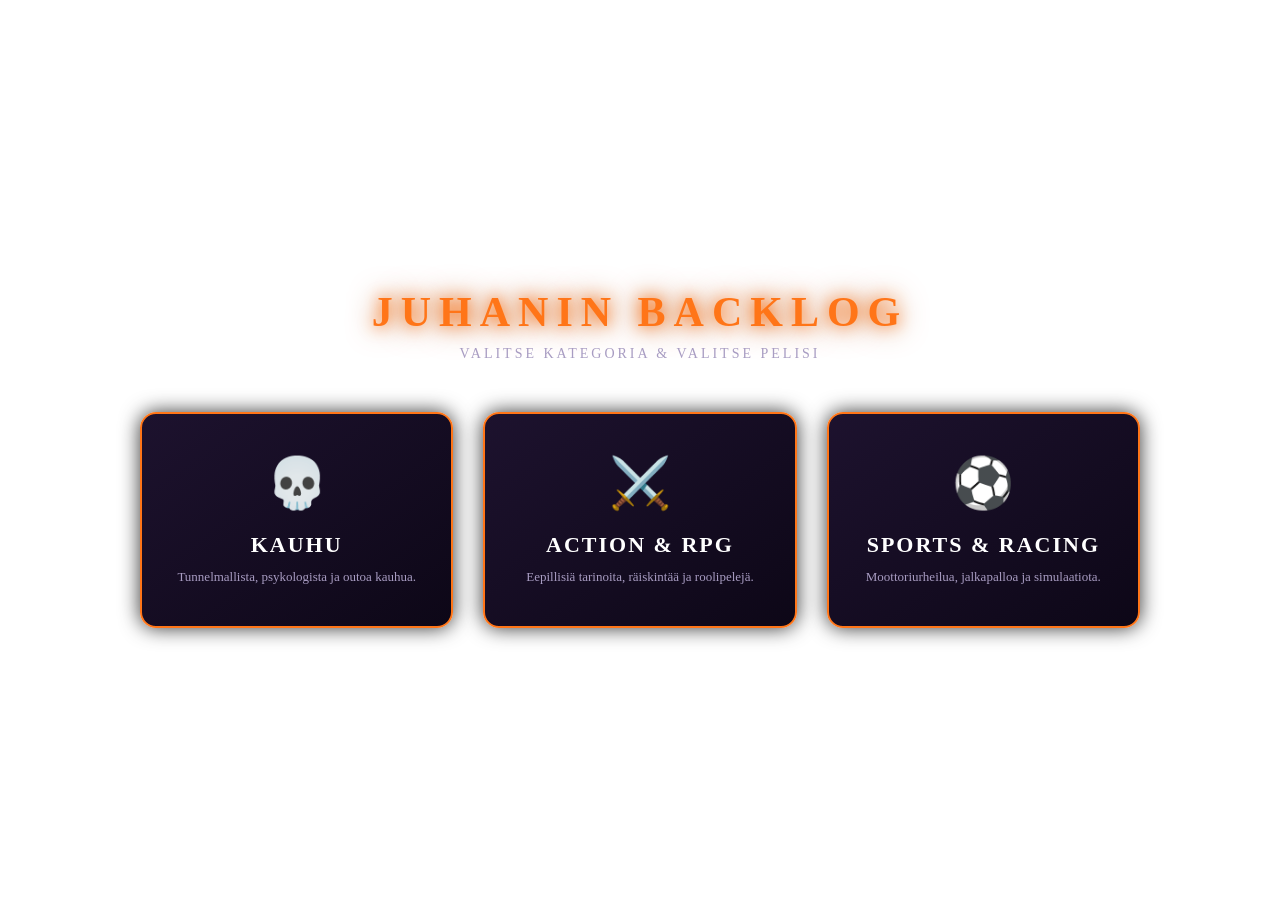
==== index.html @ de6ee2f6 "Create main landing page for Juhanin Backlog This HTML file serves as the main landing page for 'Juh" ====
<!DOCTYPE html>
<html lang="fi">
<head>
  <meta charset="UTF-8">
  <meta name="viewport" content="width=device-width, initial-scale=1.0">
  <title>Juhanin Backlog - Master Backlog Collection</title>

  <!-- Base CSS Link -->
  <link rel="stylesheet" href="base.css">

  <style>
    /* Specific Landing Page Styles */
    .hub-container {
      position: relative;
      z-index: 10;
      height: 100vh;
      display: flex;
      flex-direction: column;
      justify-content: center;
      align-items: center;
      padding: 20px;
      box-sizing: border-box;
      text-align: center;
    }

    .hub-title {
      font-size: 42px;
      font-weight: bold;
      letter-spacing: 8px;
      color: #ff7518;
      text-transform: uppercase;
      text-shadow: 0 0 15px #ff7518, 0 0 30px #b34700;
      margin-bottom: 10px;
    }

    .hub-subtitle {
      font-size: 14px;
      color: #a89cc2;
      letter-spacing: 3px;
      margin-bottom: 50px;
      text-transform: uppercase;
    }

    .genre-grid {
      display: grid;
      grid-template-columns: repeat(3, 1fr);
      gap: 30px;
      max-width: 1000px;
      width: 100%;
    }

    .genre-card {
      background: linear-gradient(145deg, #1d122e, #0d0717);
      border: 2px solid #ff7518;
      border-radius: 16px;
      padding: 40px 20px;
      text-decoration: none;
      color: #ebd9ff;
      transition: all 0.4s ease;
      box-shadow: 0 0 20px rgba(0, 0, 0, 0.8);
      display: flex;
      flex-direction: column;
      align-items: center;
      position: relative;
      overflow: hidden;
    }

    .genre-card:hover {
      transform: translateY(-10px) scale(1.03);
      border-color: #9d4edd;
      background: linear-gradient(145deg, #2a1545, #140a24);
      box-shadow: 0 0 30px #9d4edd;
    }

    .genre-icon {
      font-size: 50px;
      margin-bottom: 20px;
      transition: transform 0.3s ease;
    }

    .genre-card:hover .genre-icon {
      transform: scale(1.2) rotate(5deg);
    }

    .genre-card h2 {
      font-size: 22px;
      margin: 0 0 10px 0;
      color: #ffffff;
      letter-spacing: 2px;
    }

    .genre-card p {
      font-size: 13px;
      color: #a89cc2;
      margin: 0;
      line-height: 1.4;
    }

    @media (max-width: 850px) {
      .genre-grid {
        grid-template-columns: 1fr;
        gap: 20px;
      }
      .hub-title { font-size: 28px; }
      .genre-card { padding: 25px 15px; }
    }
  </style>
</head>
<body>

  <!-- Atmospheric Overlays -->
  <div class="scanlines"></div>
  <div class="glitch-overlay"></div>
  <div class="spotlight"></div>
  <div class="blood"></div>
  <div class="fog"></div>

  <!-- Main Landing Container -->
  <div class="hub-container">
    <div class="hub-title">JUHANIN BACKLOG</div>
    <div class="hub-subtitle">Valitse Kategoria & Valitse Pelisi</div>

    <div class="genre-grid">
      <!-- Kauhu Card -->
      <a href="horror.html" class="genre-card">
        <div class="genre-icon">💀</div>
        <h2>KAUHU</h2>
        <p>Tunnelmallista, psykologista ja outoa kauhua.</p>
      </a>

      <!-- Action & RPG Card -->
      <a href="action.html" class="genre-card">
        <div class="genre-icon">⚔️</div>
        <h2>ACTION & RPG</h2>
        <p>Eepillisiä tarinoita, räiskintää ja roolipelejä.</p>
      </a>

      <!-- Sports & Racing Card -->
      <a href="sports.html" class="genre-card">
        <div class="genre-icon">⚽</div>
        <h2>SPORTS & RACING</h2>
        <p>Moottoriurheilua, jalkapalloa ja simulaatiota.</p>
      </a>
    </div>
  </div>

</body>
</html>
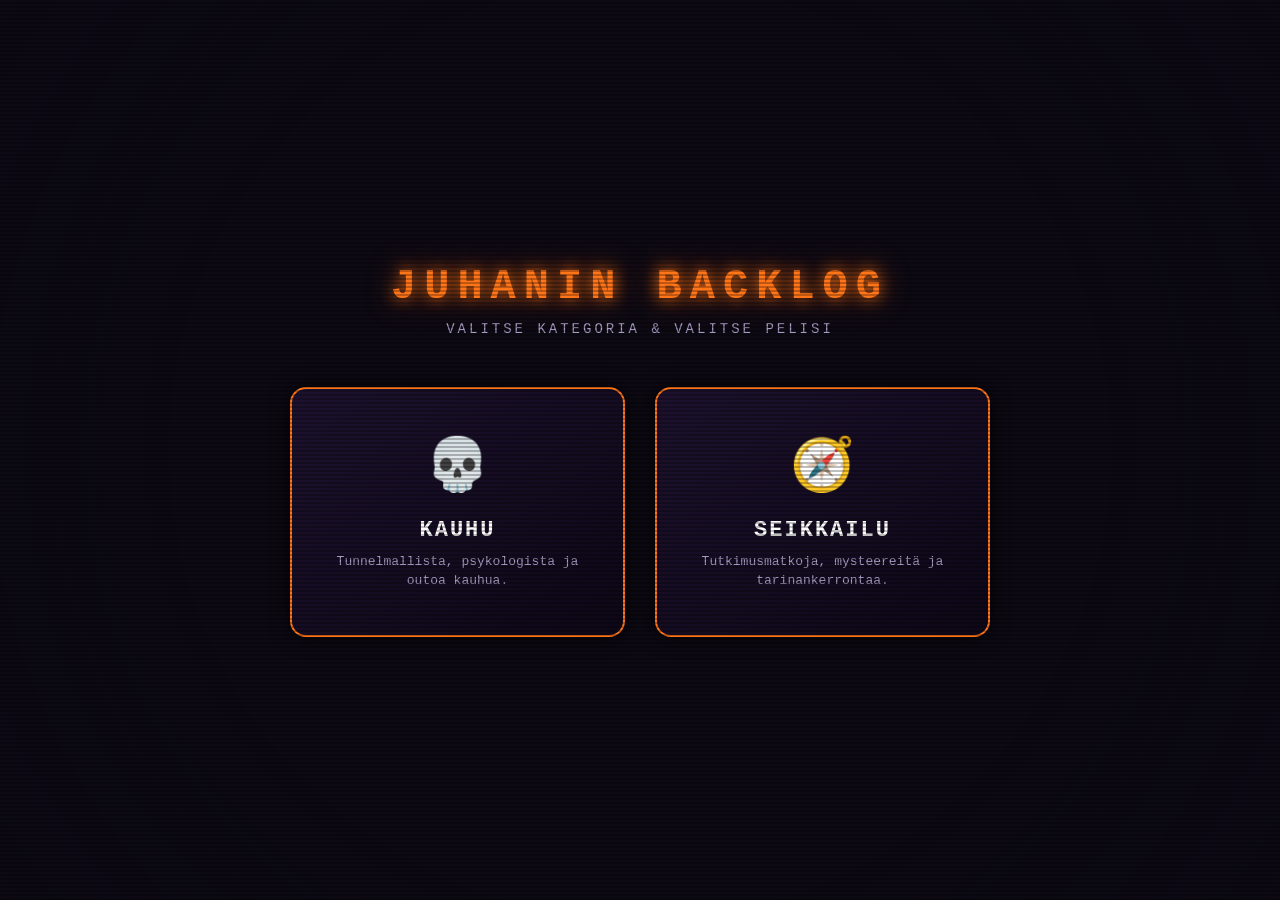
==== commit 96dc644a: "Refactor landing page styles and genre grid layout Updated styles for landing page and genre grid." ====
--- a/index.html
+++ b/index.html
@@ -13,12 +13,12 @@
     .hub-container {
       position: relative;
       z-index: 10;
-      height: 100vh;
+      min-height: 100vh;
       display: flex;
       flex-direction: column;
       justify-content: center;
       align-items: center;
-      padding: 20px;
+      padding: 40px 20px;
       box-sizing: border-box;
       text-align: center;
     }
@@ -43,9 +43,9 @@
 
     .genre-grid {
       display: grid;
-      grid-template-columns: repeat(3, 1fr);
+      grid-template-columns: repeat(2, 1fr);
       gap: 30px;
-      max-width: 1000px;
+      max-width: 700px;
       width: 100%;
     }
 
@@ -53,7 +53,7 @@
       background: linear-gradient(145deg, #1d122e, #0d0717);
       border: 2px solid #ff7518;
       border-radius: 16px;
-      padding: 40px 20px;
+      padding: 45px 25px;
       text-decoration: none;
       color: #ebd9ff;
       transition: all 0.4s ease;
@@ -73,7 +73,7 @@
     }
 
     .genre-icon {
-      font-size: 50px;
+      font-size: 52px;
       margin-bottom: 20px;
       transition: transform 0.3s ease;
     }
@@ -96,13 +96,14 @@
       line-height: 1.4;
     }
 
-    @media (max-width: 850px) {
+    /* Responsive Grid Breakpoints */
+    @media (max-width: 650px) {
       .genre-grid {
         grid-template-columns: 1fr;
         gap: 20px;
       }
-      .hub-title { font-size: 28px; }
-      .genre-card { padding: 25px 15px; }
+      .hub-title { font-size: 28px; letter-spacing: 4px; }
+      .genre-card { padding: 30px 20px; }
     }
   </style>
 </head>
@@ -128,18 +129,11 @@
         <p>Tunnelmallista, psykologista ja outoa kauhua.</p>
       </a>
 
-      <!-- Action & RPG Card -->
-      <a href="action.html" class="genre-card">
-        <div class="genre-icon">⚔️</div>
-        <h2>ACTION & RPG</h2>
-        <p>Eepillisiä tarinoita, räiskintää ja roolipelejä.</p>
-      </a>
-
-      <!-- Sports & Racing Card -->
-      <a href="sports.html" class="genre-card">
-        <div class="genre-icon">⚽</div>
-        <h2>SPORTS & RACING</h2>
-        <p>Moottoriurheilua, jalkapalloa ja simulaatiota.</p>
+      <!-- Adventure Card -->
+      <a href="adventure.html" class="genre-card">
+        <div class="genre-icon">🧭</div>
+        <h2>SEIKKAILU</h2>
+        <p>Tutkimusmatkoja, mysteereitä ja tarinankerrontaa.</p>
       </a>
     </div>
   </div>
--- a/base.css
+++ b/base.css
@@ -0,0 +1,304 @@
+body {
+  margin: 0;
+  font-family: "Courier New", monospace;
+  background: #0d0a14;
+  color: #ddd;
+  overflow: hidden;
+  user-select: none;
+}
+
+/* ==========================
+   PROGRESS BAR & TOP HEADER
+========================== */
+
+.progress-container {
+  position: fixed;
+  top: 0;
+  left: 0;
+  width: 100%;
+  height: 4px;
+  background: rgba(255, 255, 255, 0.1);
+  z-index: 120;
+}
+
+.progress-bar {
+  height: 100%;
+  width: 25%;
+  transition: width 0.6s ease;
+}
+
+/* Top Genre Navbar - Centered for 2 categories */
+.genre-nav {
+  position: fixed;
+  top: 15px;
+  left: 50%;
+  transform: translateX(-50%);
+  z-index: 110;
+  display: flex;
+  justify-content: center;
+  gap: 15px;
+}
+
+.genre-nav a {
+  color: #ebd9ff;
+  text-decoration: none;
+  font-size: 12px;
+  font-weight: bold;
+  letter-spacing: 1px;
+  background: rgba(13, 10, 20, 0.85);
+  border: 1px solid rgba(255, 255, 255, 0.2);
+  padding: 8px 18px;
+  border-radius: 20px;
+  transition: all 0.3s ease;
+  box-shadow: 0 0 8px rgba(0, 0, 0, 0.5);
+}
+
+.main-title {
+  position: fixed;
+  top: 60px; /* Shifted down slightly so it doesn't overlap the centered navbar */
+  left: 50%;
+  transform: translateX(-50%);
+  z-index: 95;
+  font-size: 26px;
+  font-weight: bold;
+  letter-spacing: 6px;
+  text-transform: uppercase;
+  pointer-events: none;
+  white-space: nowrap;
+  text-align: center;
+}
+
+.main-title span {
+  display: block;
+  font-size: 12px;
+  color: #a89cc2;
+  letter-spacing: 2px;
+  margin-top: 4px;
+}
+
+/* ==========================
+   ATMOSPHERIC OVERLAYS
+========================== */
+
+.scanlines {
+  position: fixed;
+  inset: 0;
+  pointer-events: none;
+  z-index: 100;
+  background: linear-gradient(
+    rgba(18, 16, 16, 0) 50%,
+    rgba(0, 0, 0, 0.25) 50%
+  );
+  background-size: 100% 4px;
+}
+
+.glitch-overlay {
+  position: fixed;
+  inset: 0;
+  pointer-events: none;
+  z-index: 99;
+  background: rgba(255, 255, 255, 0.02);
+  opacity: 0;
+  animation: randomFlicker 7s infinite;
+}
+
+@keyframes randomFlicker {
+  0%, 95%, 97%, 100% { opacity: 0; }
+  96% { opacity: 0.15; }
+  98% { opacity: 0.08; }
+}
+
+.emoji-bg {
+  position: fixed;
+  inset: 0;
+  pointer-events: none;
+  z-index: 2;
+  overflow: hidden;
+}
+
+.floating-emoji {
+  position: absolute;
+  font-size: 2rem;
+  opacity: 0.25;
+  user-select: none;
+}
+
+.fog {
+  position: fixed;
+  width: 200%;
+  height: 200%;
+  animation: fogMove 40s linear infinite;
+  z-index: 5;
+  pointer-events: none;
+}
+
+@keyframes fogMove {
+  from { transform: translateX(0); }
+  to { transform: translateX(-50%); }
+}
+
+.spotlight {
+  position: fixed;
+  inset: 0;
+  pointer-events: none;
+  z-index: 80;
+  background: radial-gradient(circle at 50% 50%, transparent 60%, rgba(13, 10, 20, 0.35) 100%);
+}
+
+/* ==========================
+   SLIDER & PANEL LAYOUT
+========================== */
+
+.container {
+  display: flex;
+  height: 100vh;
+  transition: transform 0.8s cubic-bezier(0.77, 0, 0.18, 1);
+  position: relative;
+  z-index: 10;
+}
+
+.panel {
+  flex: 0 0 100vw;
+  width: 100vw;
+  height: 100vh;
+  padding: 85px 50px 50px 50px;
+  box-sizing: border-box;
+  overflow: hidden;
+  background: radial-gradient(circle, #181028, #08040d);
+  display: flex;
+  flex-direction: column-reverse;
+  justify-content: center;
+  align-items: center;
+}
+
+h1 {
+  text-align: center;
+  font-size: 38px;
+  margin: 20px 0 0 0;
+  letter-spacing: 4px;
+  text-transform: uppercase;
+}
+
+/* ==========================
+   CONTENT & GAME CARDS
+========================== */
+
+.content {
+  display: flex;
+  gap: 30px;
+  align-items: center;
+  width: 100%;
+  justify-content: center;
+}
+
+.games {
+  width: 55%;
+  display: grid;
+  grid-template-columns: repeat(2, 1fr);
+  gap: 10px;
+  max-height: 62vh;
+  overflow-y: auto;
+  padding-right: 8px;
+}
+
+.games::-webkit-scrollbar {
+  width: 6px;
+}
+
+.game {
+  padding: 12px 14px;
+  border-radius: 8px;
+  font-size: 15px;
+  font-weight: bold;
+  letter-spacing: 1px;
+  color: #ffffff;
+  transition: all 0.3s ease;
+  box-shadow: inset 0 0 8px rgba(0,0,0,0.8);
+  cursor: pointer;
+  display: flex;
+  align-items: center;
+  justify-content: space-between;
+}
+
+/* ==========================
+   COVER ART
+========================== */
+
+.covers {
+  width: 45%;
+  display: flex;
+  justify-content: center;
+  align-items: center;
+  gap: 20px;
+}
+
+.covers img {
+  width: 170px;
+  height: 255px;
+  object-fit: cover;
+  border-radius: 12px;
+  transition: all 0.3s ease;
+  cursor: pointer;
+}
+
+/* ==========================
+   NAVIGATION & DOTS
+========================== */
+
+.nav {
+  position: fixed;
+  top: 50%;
+  transform: translateY(-50%);
+  font-size: 36px;
+  cursor: pointer;
+  user-select: none;
+  z-index: 90;
+  background: rgba(0, 0, 0, 0.5);
+  padding: 8px 16px;
+  border-radius: 50%;
+  transition: all 0.3s ease;
+}
+
+.nav:hover {
+  color: #ffffff;
+  transform: translateY(-50%) scale(1.08);
+}
+
+.nav.disabled {
+  opacity: 0.2;
+  pointer-events: none;
+}
+
+.left { left: 20px; }
+.right { right: 20px; }
+
+.dots-container {
+  position: fixed;
+  bottom: 20px;
+  left: 50%;
+  transform: translateX(-50%);
+  display: flex;
+  gap: 15px;
+  z-index: 90;
+}
+
+.dot {
+  width: 14px;
+  height: 14px;
+  border-radius: 50%;
+  background: rgba(0, 0, 0, 0.5);
+  cursor: pointer;
+  transition: all 0.3s ease;
+}
+
+.dot.active {
+  transform: scale(1.25);
+}
+
+@media (max-width: 900px) {
+  .content { flex-direction: column; }
+  .games { width: 90%; max-height: 40vh; }
+  .covers { width: 90%; }
+  .covers img { width: 120px; height: 180px; }
+  .main-title { font-size: 20px; top: 55px; }
+}
